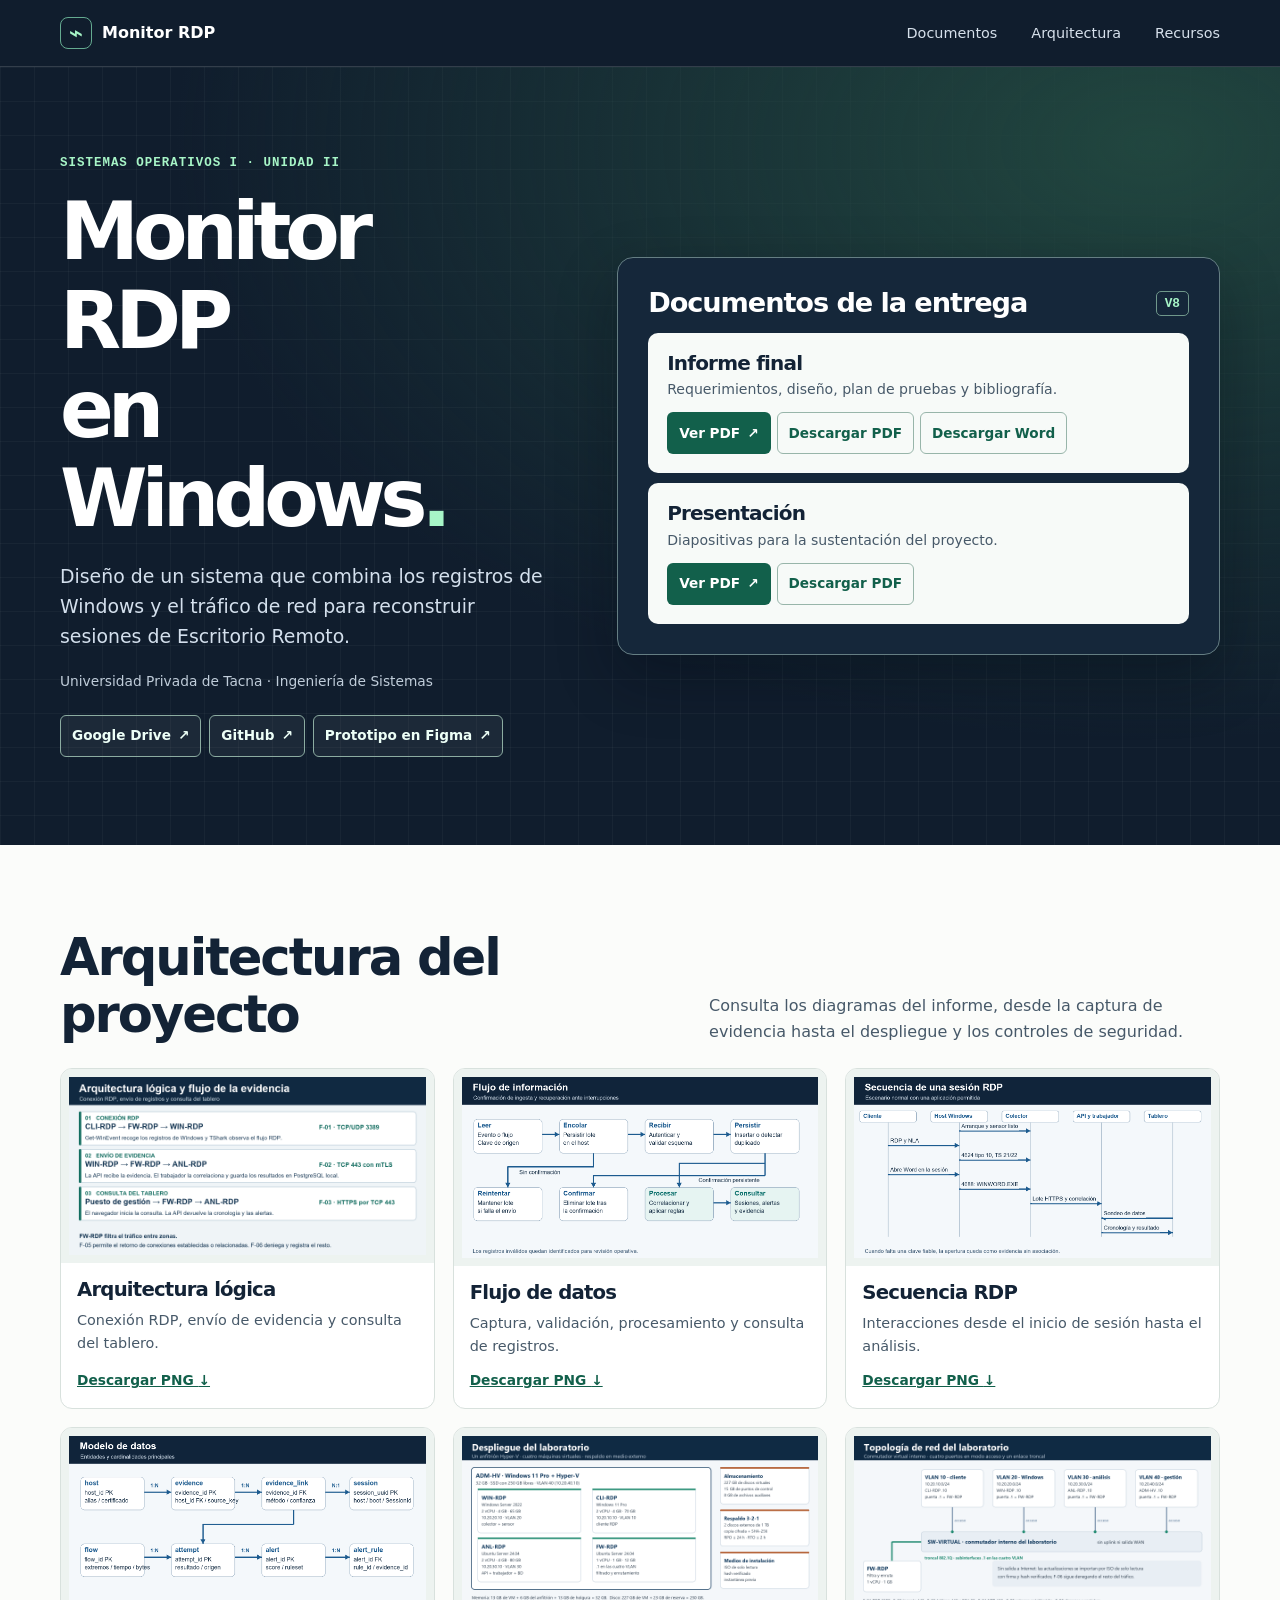
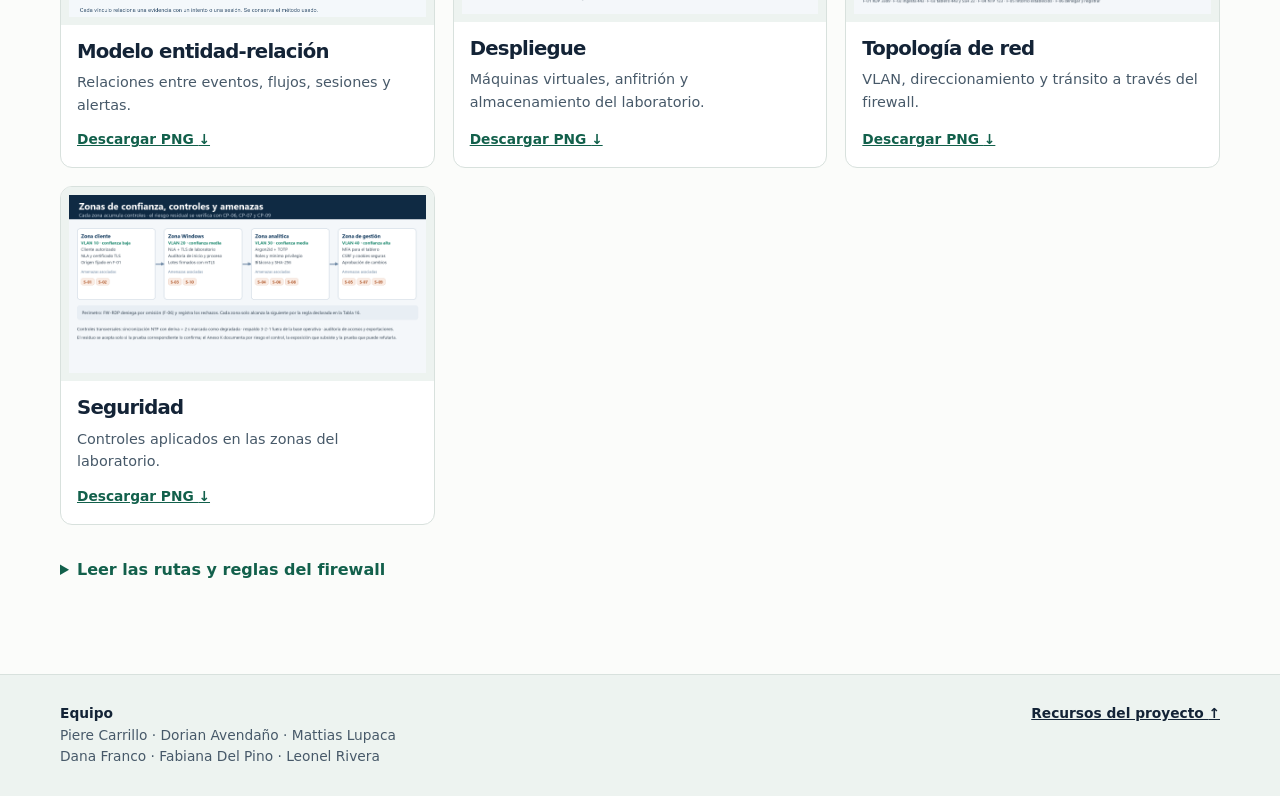
==== docs/index.html @ f4a32a46 "Publicar el sitio desde la carpeta docs" ====
<!doctype html>
<html lang="es-PE">
<head>
  <meta charset="utf-8">
  <meta name="viewport" content="width=device-width, initial-scale=1">
  <meta name="description" content="Informe, presentación y arquitectura del proyecto Monitor RDP en Windows de la Universidad Privada de Tacna.">
  <meta name="theme-color" content="#101d2d">
  <title>Monitor RDP en Windows | Entrega de la Unidad II</title>
  <link rel="stylesheet" href="estilos.css">
</head>
<body>
  <a class="skip" href="#descargas">Saltar a los documentos</a>
  <header class="top">
    <div class="wrap nav">
      <a class="brand" href="#inicio"><span aria-hidden="true">⌁</span> Monitor RDP</a>
      <nav aria-label="Navegación principal">
        <a href="#descargas">Documentos</a>
        <a href="#arquitectura">Arquitectura</a>
        <a href="#recursos">Recursos</a>
      </nav>
    </div>
  </header>
  <main id="inicio">
    <section class="hero" aria-labelledby="titulo">
      <div class="wrap hero-grid">
        <div>
          <p class="eyebrow">Sistemas Operativos I · Unidad II</p>
          <h1 id="titulo">Monitor RDP<br>en Windows<span class="accent">.</span></h1>
          <p class="lead">Diseño de un sistema que combina los registros de Windows y el tráfico de red para reconstruir sesiones de Escritorio Remoto.</p>
          <p class="course">Universidad Privada de Tacna · Ingeniería de Sistemas</p>
          <nav class="project-links" id="recursos" aria-label="Recursos externos del proyecto">
            <a class="button resource" href="https://drive.google.com/drive/folders/1b8J9DNKoA5KdiiEDLaOaN6jW5RNJN3eC" target="_blank" rel="noopener">Google Drive <span aria-hidden="true">↗</span></a>
            <a class="button resource" href="https://github.com/PiereC8/traffic-analyzing-rdp-windows" target="_blank" rel="noopener">GitHub <span aria-hidden="true">↗</span></a>
            <a class="button resource" href="https://www.figma.com/proto/h8yUohZU6NVHWTLkb2AYWn?node-id=2-397" target="_blank" rel="noopener">Prototipo en Figma <span aria-hidden="true">↗</span></a>
          </nav>
        </div>

        <section class="library" id="descargas" aria-labelledby="titulo-descargas">
          <div class="library-heading">
            <h2 id="titulo-descargas">Documentos de la entrega</h2>
            <span class="version">V8</span>
          </div>
          <article class="document">
            <h3>Informe final</h3>
            <p>Requerimientos, diseño, plan de pruebas y bibliografía.</p>
            <div class="actions">
              <a class="button primary" href="descargas/Diseno_RDP_Windows_Unidad_II_V13.pdf" target="_blank" rel="noopener" aria-label="Ver informe en PDF (abre en otra pestaña)">Ver PDF <span aria-hidden="true">↗</span></a>
              <a class="button secondary" href="descargas/Diseno_RDP_Windows_Unidad_II_V13.pdf" download aria-label="Descargar informe en PDF">Descargar PDF</a>
              <a class="button secondary" href="descargas/Diseno_RDP_Windows_Unidad_II_V13.docx" download>Descargar Word</a>
            </div>
          </article>
          <article class="document">
            <h3>Presentación</h3>
            <p>Diapositivas para la sustentación del proyecto.</p>
            <div class="actions">
              <a class="button primary" href="descargas/Sustentacion_RDP_Unidad_II_Nueva.pdf" target="_blank" rel="noopener" aria-label="Ver presentación en PDF (abre en otra pestaña)">Ver PDF <span aria-hidden="true">↗</span></a>
              <a class="button secondary" href="descargas/Sustentacion_RDP_Unidad_II_Nueva.pdf" download aria-label="Descargar presentación en PDF">Descargar PDF</a>
            </div>
          </article>
        </section>
      </div>
    </section>

    <section class="wrap block" id="arquitectura" aria-labelledby="titulo-arq">
      <div class="split">
        <h2 id="titulo-arq">Arquitectura del proyecto</h2>
        <p>Consulta los diagramas del informe, desde la captura de evidencia hasta el despliegue y los controles de seguridad.</p>
      </div>
      <div class="diagram-gallery">
        <article class="diagram-card">
          <a class="diagram-preview" href="imagenes/arquitectura.png" target="_blank" rel="noopener"><img src="imagenes/arquitectura.png" alt="Ampliar arquitectura lógica y flujo de la evidencia" loading="lazy"></a>
          <div class="diagram-body"><h3>Arquitectura lógica</h3><p>Conexión RDP, envío de evidencia y consulta del tablero.</p><a href="imagenes/arquitectura.png" download aria-label="Descargar arquitectura lógica en PNG">Descargar PNG <span aria-hidden="true">↓</span></a></div>
        </article>
        <article class="diagram-card">
          <a class="diagram-preview" href="imagenes/flujo-de-datos.png" target="_blank" rel="noopener"><img src="imagenes/flujo-de-datos.png" alt="Ampliar diagrama de flujo de datos" loading="lazy"></a>
          <div class="diagram-body"><h3>Flujo de datos</h3><p>Captura, validación, procesamiento y consulta de registros.</p><a href="imagenes/flujo-de-datos.png" download aria-label="Descargar flujo de datos en PNG">Descargar PNG <span aria-hidden="true">↓</span></a></div>
        </article>
        <article class="diagram-card">
          <a class="diagram-preview" href="imagenes/secuencia-rdp.png" target="_blank" rel="noopener"><img src="imagenes/secuencia-rdp.png" alt="Ampliar diagrama de secuencia RDP" loading="lazy"></a>
          <div class="diagram-body"><h3>Secuencia RDP</h3><p>Interacciones desde el inicio de sesión hasta el análisis.</p><a href="imagenes/secuencia-rdp.png" download aria-label="Descargar secuencia RDP en PNG">Descargar PNG <span aria-hidden="true">↓</span></a></div>
        </article>
        <article class="diagram-card">
          <a class="diagram-preview" href="imagenes/modelo-entidad-relacion.png" target="_blank" rel="noopener"><img src="imagenes/modelo-entidad-relacion.png" alt="Ampliar modelo entidad-relación" loading="lazy"></a>
          <div class="diagram-body"><h3>Modelo entidad-relación</h3><p>Relaciones entre eventos, flujos, sesiones y alertas.</p><a href="imagenes/modelo-entidad-relacion.png" download aria-label="Descargar modelo entidad-relación en PNG">Descargar PNG <span aria-hidden="true">↓</span></a></div>
        </article>
        <article class="diagram-card">
          <a class="diagram-preview" href="imagenes/despliegue.png" target="_blank" rel="noopener"><img src="imagenes/despliegue.png" alt="Ampliar diagrama de despliegue" loading="lazy"></a>
          <div class="diagram-body"><h3>Despliegue</h3><p>Máquinas virtuales, anfitrión y almacenamiento del laboratorio.</p><a href="imagenes/despliegue.png" download aria-label="Descargar despliegue en PNG">Descargar PNG <span aria-hidden="true">↓</span></a></div>
        </article>
        <article class="diagram-card">
          <a class="diagram-preview" href="imagenes/red.png" target="_blank" rel="noopener"><img src="imagenes/red.png" alt="Ampliar topología de red" loading="lazy"></a>
          <div class="diagram-body"><h3>Topología de red</h3><p>VLAN, direccionamiento y tránsito a través del firewall.</p><a href="imagenes/red.png" download aria-label="Descargar topología de red en PNG">Descargar PNG <span aria-hidden="true">↓</span></a></div>
        </article>
        <article class="diagram-card">
          <a class="diagram-preview" href="imagenes/seguridad.png" target="_blank" rel="noopener"><img src="imagenes/seguridad.png" alt="Ampliar diagrama de seguridad" loading="lazy"></a>
          <div class="diagram-body"><h3>Seguridad</h3><p>Controles aplicados en las zonas del laboratorio.</p><a href="imagenes/seguridad.png" download aria-label="Descargar diagrama de seguridad en PNG">Descargar PNG <span aria-hidden="true">↓</span></a></div>
        </article>
      </div>
      <details class="flow-details">
        <summary>Leer las rutas y reglas del firewall</summary>
      <figure class="diagram" aria-labelledby="titulo-flujo">
        <h3 id="titulo-flujo">Arquitectura lógica y flujo de la evidencia</h3>
        <ol class="flow">
          <li>
            <h4>Conexión de Escritorio Remoto</h4>
            <p class="route"><strong>CLI-RDP</strong> <span aria-hidden="true">→</span> <span class="sr-only">a través de</span> <strong>FW-RDP</strong> <span aria-hidden="true">→</span> <span class="sr-only">hacia</span> <strong>WIN-RDP</strong></p>
            <p><span class="rule">F-01 · TCP y UDP 3389</span> El cliente inicia RDP. En el servidor Windows, Get-WinEvent recoge registros y TShark recoge metadatos del tráfico.</p>
          </li>
          <li>
            <h4>Envío y análisis de la evidencia</h4>
            <p class="route"><strong>WIN-RDP</strong> <span aria-hidden="true">→</span> <span class="sr-only">a través de</span> <strong>FW-RDP</strong> <span aria-hidden="true">→</span> <span class="sr-only">hacia</span> <strong>ANL-RDP</strong></p>
            <p><span class="rule">F-02 · TCP 443 con mTLS</span> El colector envía ambos tipos de evidencia. El analizador los correlaciona, evalúa las reglas y guarda los resultados en PostgreSQL local.</p>
          </li>
          <li>
            <h4>Consulta del tablero</h4>
            <p class="route"><strong>Puesto de gestión</strong> <span aria-hidden="true">→</span> <span class="sr-only">a través de</span> <strong>FW-RDP</strong> <span aria-hidden="true">→</span> <span class="sr-only">hacia</span> <strong>API de ANL-RDP</strong></p>
            <p><span class="rule">F-03 · HTTPS, TCP 443</span> El navegador inicia la consulta. La API responde con la cronología y las alertas autorizadas para ese usuario.</p>
          </li>
        </ol>
        <figcaption>
          <span>FW-RDP aplica las reglas entre zonas. F-05 permite el tráfico de retorno de conexiones establecidas o relacionadas.</span>
        </figcaption>
      </figure>
      </details>
    </section>
  </main>
  <footer>
    <div class="wrap footer-grid">
      <div><p class="footer-title">Equipo</p><p>Piere Carrillo · Dorian Avendaño · Mattias Lupaca<br>Dana Franco · Fabiana Del Pino · Leonel Rivera</p></div>
      <a href="#recursos">Recursos del proyecto <span aria-hidden="true">↑</span></a>
    </div>
  </footer>
</body>
</html>
---- docs/estilos.css ----
:root {
  color-scheme: light;
  --night: #101d2d;
  --ink: #132336;
  --muted: #475969;
  --paper: #fbfcfa;
  --mint: #a7f5c7;
  --green: #12604b;
  --line: #d8e1dd;
}
* { box-sizing: border-box; }
body { margin: 0; background: var(--paper); color: var(--ink); font-family: Inter, system-ui, "Segoe UI", sans-serif; line-height: 1.58; }
a { color: inherit; }
img { display: block; width: 100%; height: auto; }
figure, p, h1, h2, h3 { margin: 0; }
h1, h2, h3 { line-height: 1.12; letter-spacing: -.04em; }
:focus-visible { outline: 3px solid #3aad86; outline-offset: 4px; }
.wrap { width: min(1160px, calc(100% - 64px)); margin-inline: auto; }
.skip { position: absolute; top: -10rem; background: white; padding: 10px; }
.skip:focus { top: 8px; left: 8px; }
.top { background: var(--night); color: white; border-bottom: 1px solid #ffffff25; }
.nav, nav, .brand { display: flex; align-items: center; }
.nav { justify-content: space-between; min-height: 66px; gap: 12px; }
nav { flex-wrap: wrap; gap: clamp(12px, 3vw, 34px); }
.nav a { text-decoration: none; }
nav a { color: #d6e0eb; font-size: .9rem; }
nav a:hover { color: var(--mint); text-decoration: underline; }
.brand { font-weight: 750; gap: 10px; white-space: nowrap; }
.brand span { display: grid; place-items: center; border: 1px solid #64aa90; color: var(--mint); width: 32px; height: 32px; border-radius: 8px; font-size: 1.5rem; line-height: 1; }
.hero {
  color: white;
  background-color: var(--night);
  background-image: radial-gradient(ellipse at 90% 10%, #21463f 0%, transparent 60%), linear-gradient(#ffffff09 1px, transparent 1px), linear-gradient(90deg, #ffffff09 1px, transparent 1px);
  background-size: auto, 34px 34px, 34px 34px;
}
.hero-grid { display: grid; grid-template-columns: minmax(0, .9fr) minmax(0, 1.1fr); align-items: center; gap: clamp(24px, 5vw, 64px); padding-block: clamp(38px, 7vw, 88px); }
.hero h1 { font-size: clamp(3rem, 6.2vw, 5.8rem); letter-spacing: -.075em; }
.accent, .eyebrow { color: var(--mint); }
.eyebrow { margin-bottom: 16px; font: 700 .78rem/1.4 ui-monospace, Consolas, monospace; text-transform: uppercase; letter-spacing: .08em; }
.lead { margin-top: 18px; max-width: 44ch; color: #d4e0ed; font-size: clamp(1rem, 1.5vw, 1.18rem); }
.course { margin-top: 20px; color: #c0cdda; font-size: .86rem; }
.project-links { margin-top: 22px; gap: 8px; }
.library { padding: clamp(14px, 2.8vw, 30px); border: 1px solid #657e83; border-radius: 16px; background: #15273a; box-shadow: 0 22px 60px #030a1355; }
.library-heading { display: flex; align-items: center; justify-content: space-between; gap: 12px; margin-bottom: 14px; }
.library h2 { font-size: clamp(1.25rem, 2.4vw, 1.7rem); }
.version { color: var(--mint); border: 1px solid #70988b; border-radius: 5px; padding: 2px 8px; font: 700 .8rem/1.5 ui-monospace, Consolas, monospace; }
.document { padding: clamp(12px, 1.8vw, 19px); border-radius: 10px; background: #f7faf8; color: var(--ink); }
.document + .document { margin-top: 10px; }
.document h3 { font-size: 1.25rem; }
.document p { color: var(--muted); font-size: .88rem; margin-top: 4px; }
.actions { display: flex; flex-wrap: wrap; gap: 6px; margin-top: 12px; }
.button { display: inline-flex; align-items: center; justify-content: center; gap: 7px; padding: 7px 11px; min-height: 42px; border: 1px solid transparent; border-radius: 6px; text-decoration: none; font-weight: 750; font-size: .85rem; }
.primary { color: white; background: var(--green); }
.primary:hover { background: #0e4939; }
.secondary { color: var(--green); border-color: #98b5aa; }
.secondary:hover { background: #e1f1ea; }
.project-links .resource { color: #edfff7; border-color: #8caca1; background: #ffffff0d; }
.project-links .resource:hover { background: #28463f; text-decoration: none; }
.block { padding-block: clamp(42px, 7vw, 84px); }
.split { display: grid; grid-template-columns: 1fr .85fr; gap: 14px 48px; align-items: end; margin-bottom: 24px; }
.split h2 { font-size: clamp(2rem, 4vw, 3.25rem); }
.split p { color: var(--muted); max-width: 52ch; }
.diagram-gallery { display: grid; grid-template-columns: repeat(3, minmax(0, 1fr)); gap: 18px; }
.diagram-card { display: flex; flex-direction: column; border: 1px solid var(--line); border-radius: 12px; background: white; }
.diagram-preview { display: grid; place-items: center; aspect-ratio: 2 / 1; padding: 8px; background: #edf3f0; border-radius: 11px 11px 0 0; }
.diagram-preview:hover { background: #deece6; }
.diagram-preview img { height: 100%; min-height: 0; object-fit: contain; }
.diagram-body { display: flex; flex: 1; flex-direction: column; gap: 8px; padding: 16px; }
.diagram-body h3 { font-size: 1.23rem; }
.diagram-body p { color: var(--muted); font-size: .9rem; }
.diagram-body a { align-self: flex-start; margin-top: auto; padding-top: 5px; color: var(--green); font-weight: 700; font-size: .86rem; }
.flow-details { margin-top: 24px; }
.flow-details summary { width: fit-content; padding-block: 8px; cursor: pointer; color: var(--green); font-weight: 750; }
.flow-details[open] .diagram { margin-top: 8px; }
.diagram { background: white; border: 1px solid var(--line); border-radius: 14px; padding: clamp(10px, 2vw, 24px); }
.diagram h3 { margin-bottom: 16px; }
.flow { display: grid; gap: 10px; margin: 0; padding: 0; list-style: none; }
.flow li { padding: 14px 16px; background: #f1f6f3; border-left: 4px solid var(--green); border-radius: 6px; }
.flow h4 { margin: 0 0 6px; }
.flow li > p:last-child { margin-top: 6px; color: var(--muted); }
.route { display: flex; align-items: center; flex-wrap: wrap; gap: 7px; }
.route strong { padding: 2px 8px; border: 1px solid #adc6bb; border-radius: 5px; background: white; }
.route > span, .rule { color: var(--green); font-weight: 750; }
.rule { display: block; }
.sr-only { position: absolute; width: 1px; height: 1px; overflow: hidden; clip-path: inset(50%); white-space: nowrap; }
.diagram figcaption { display: flex; flex-wrap: wrap; gap: 8px 20px; justify-content: space-between; margin-top: 12px; font-size: .86rem; }
.diagram figcaption a { color: var(--green); font-weight: 700; }
footer { border-top: 1px solid var(--line); background: #edf3f0; }
.footer-grid { display: flex; flex-wrap: wrap; justify-content: space-between; gap: 20px; padding-block: 28px; font-size: .86rem; color: var(--muted); }
.footer-title, footer a { font-weight: 750; color: var(--ink); }
@media (max-width: 820px) {
  .hero-grid, .split { grid-template-columns: 1fr; }
  .diagram-gallery { grid-template-columns: repeat(2, minmax(0, 1fr)); }
}
@media (max-width: 520px) {
  .wrap { width: calc(100% - 32px); }
  .nav { flex-wrap: wrap; padding-block: 10px; }
  .hero h1 { font-size: clamp(2.8rem, 12vw, 3.8rem); }
  .course { display: none; }
  .diagram-gallery { grid-template-columns: 1fr; }
}
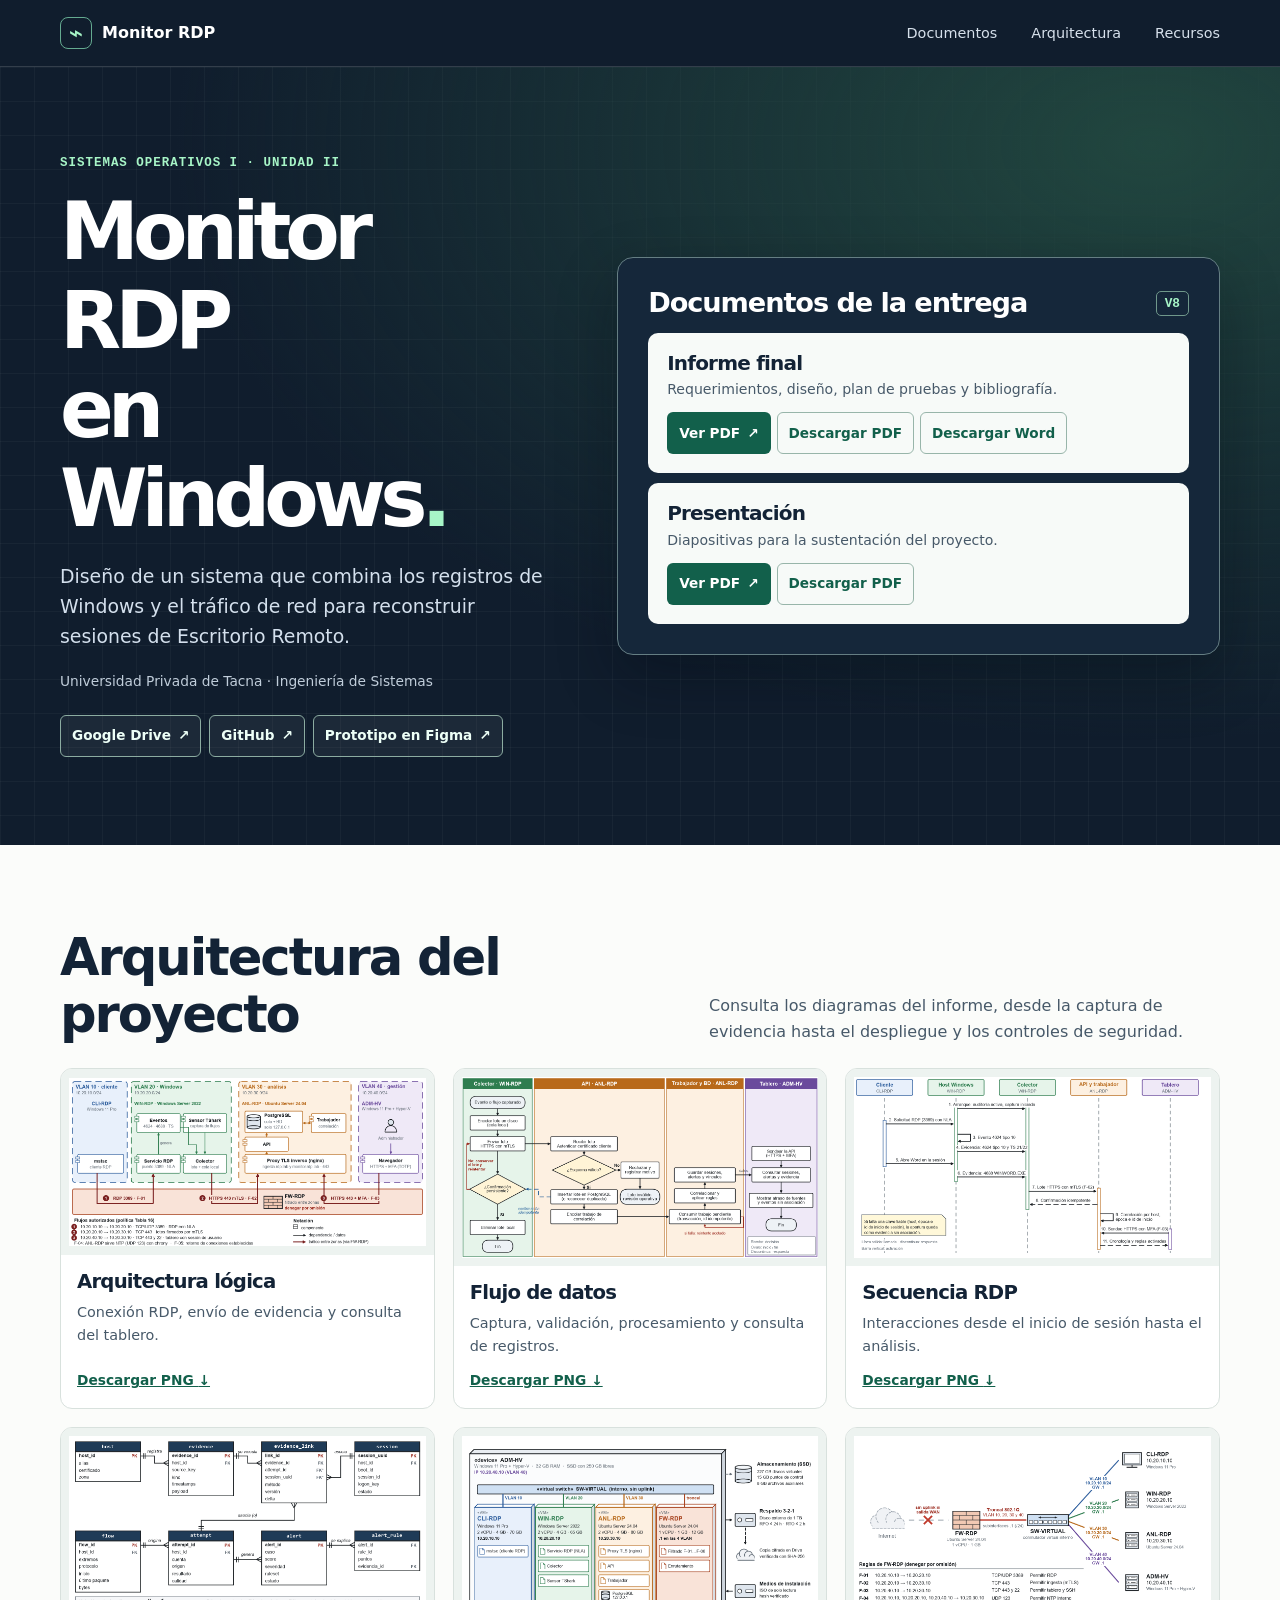
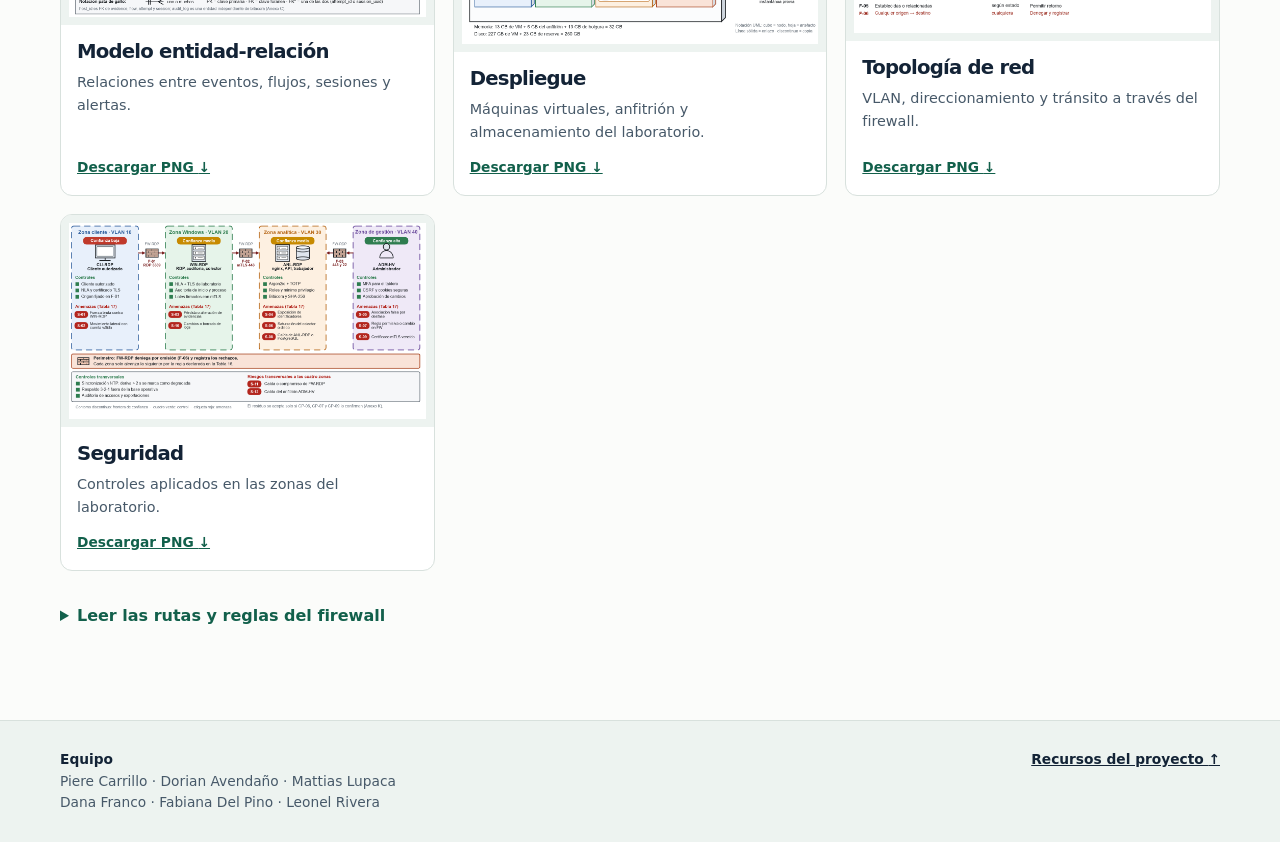
==== commit 5612ef8a: "Actualizar la página de descargas con el informe nuevo y los diagramas V8 - Reemplazar el informe V1" ====
--- a/docs/index.html
+++ b/docs/index.html
@@ -29,9 +29,9 @@
           <p class="lead">Diseño de un sistema que combina los registros de Windows y el tráfico de red para reconstruir sesiones de Escritorio Remoto.</p>
           <p class="course">Universidad Privada de Tacna · Ingeniería de Sistemas</p>
           <nav class="project-links" id="recursos" aria-label="Recursos externos del proyecto">
-            <a class="button resource" href="https://drive.google.com/drive/folders/1b8J9DNKoA5KdiiEDLaOaN6jW5RNJN3eC" target="_blank" rel="noopener">Google Drive <span aria-hidden="true">↗</span></a>
+            <a class="button resource" href="https://drive.google.com/drive/folders/1Vg1ablKRYeeNLUIzI-96Wys8z7t1Pn-Q?usp=sharing" target="_blank" rel="noopener">Google Drive <span aria-hidden="true">↗</span></a>
             <a class="button resource" href="https://github.com/PiereC8/traffic-analyzing-rdp-windows" target="_blank" rel="noopener">GitHub <span aria-hidden="true">↗</span></a>
-            <a class="button resource" href="https://www.figma.com/proto/h8yUohZU6NVHWTLkb2AYWn?node-id=2-397" target="_blank" rel="noopener">Prototipo en Figma <span aria-hidden="true">↗</span></a>
+            <a class="button resource" href="https://www.figma.com/proto/h8yUohZU6NVHWTLkb2AYWn?node-id=21-227" target="_blank" rel="noopener">Prototipo en Figma <span aria-hidden="true">↗</span></a>
           </nav>
         </div>
 
@@ -44,9 +44,9 @@
             <h3>Informe final</h3>
             <p>Requerimientos, diseño, plan de pruebas y bibliografía.</p>
             <div class="actions">
-              <a class="button primary" href="descargas/Diseno_RDP_Windows_Unidad_II_V13.pdf" target="_blank" rel="noopener" aria-label="Ver informe en PDF (abre en otra pestaña)">Ver PDF <span aria-hidden="true">↗</span></a>
-              <a class="button secondary" href="descargas/Diseno_RDP_Windows_Unidad_II_V13.pdf" download aria-label="Descargar informe en PDF">Descargar PDF</a>
-              <a class="button secondary" href="descargas/Diseno_RDP_Windows_Unidad_II_V13.docx" download>Descargar Word</a>
+              <a class="button primary" href="descargas/Diseno_RDP_Windows_Unidad_II.pdf" target="_blank" rel="noopener" aria-label="Ver informe en PDF (abre en otra pestaña)">Ver PDF <span aria-hidden="true">↗</span></a>
+              <a class="button secondary" href="descargas/Diseno_RDP_Windows_Unidad_II.pdf" download aria-label="Descargar informe en PDF">Descargar PDF</a>
+              <a class="button secondary" href="descargas/Diseno_RDP_Windows_Unidad_II.docx" download>Descargar Word</a>
             </div>
           </article>
           <article class="document">
